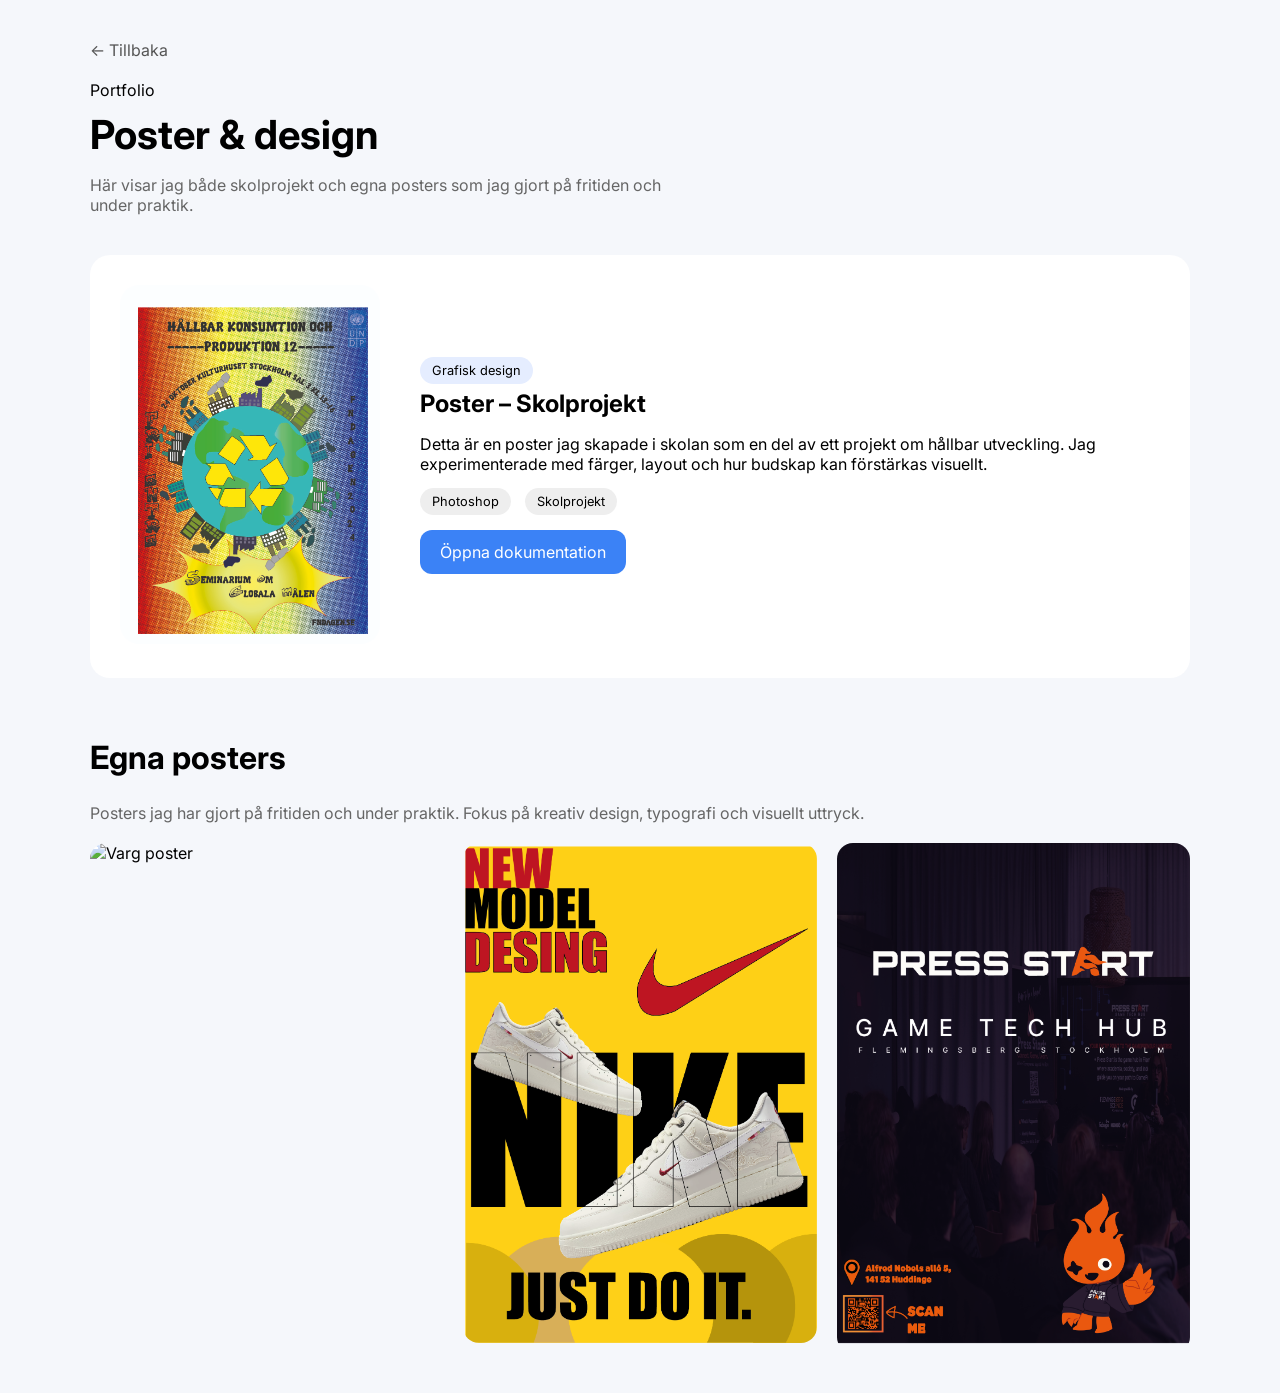
==== poster/posters.html @ 48ba9c9f "Add files via upload" ====
<!DOCTYPE html>
<html lang="sv">
<head>
  <meta charset="UTF-8" />
  <meta name="viewport" content="width=device-width, initial-scale=1.0" />
  <title>Posterdesign – Flavius Valentin Butilcă</title>

  <link rel="stylesheet" href="posters.css" />
  <link href="https://fonts.googleapis.com/css2?family=Inter:wght@300;400;600;800&display=swap" rel="stylesheet" />
</head>

<script>
  function openLightbox(src) {
    document.getElementById("lightbox-img").src = src;
    document.getElementById("lightbox").classList.add("active");
  }

  function closeLightbox() {
    document.getElementById("lightbox").classList.remove("active");
  }
</script>

<body>

<main class="poster-page">
  <div class="poster-container">

    <a href="/index.html" class="back-link">← Tillbaka</a>

    <!-- HEADER -->
    <header class="page-header">
      <span class="page-badge">Portfolio</span>
      <h1>Poster & design</h1>
      <p class="page-intro">
        Här visar jag både skolprojekt och egna posters som jag gjort på fritiden och under praktik.
      </p>
    </header>

    <!-- SKOLPROJEKT (BEHÅLL DENNA) -->
    <section class="project-list">

      <article class="project-showcase">
        <div class="project-media">
          <img src="Butilca_Flavius_Popart-1.jpg" alt="Skolposter" />
        </div>

        <div class="project-info">
          <span class="project-type">Grafisk design</span>
          <h2>Poster – Skolprojekt</h2>

          <p>
            Detta är en poster jag skapade i skolan som en del av ett projekt om hållbar utveckling.
            Jag experimenterade med färger, layout och hur budskap kan förstärkas visuellt.
          </p>

          <div class="project-meta">
            <span>Photoshop</span>
            <span>Skolprojekt</span>
          </div>

          <a href="Butilca_Flavius_Dokumentation_Poster.-1.pdf" target="_blank" class="project-btn">
            Öppna dokumentation
          </a>
        </div>
      </article>

    </section>

    <!-- EGNA POSTERS -->
    <section class="poster-collection">

      <h2>Egna posters</h2>

      <p class="collection-intro">
        Posters jag har gjort på fritiden och under praktik.
        Fokus på kreativ design, typografi och visuellt uttryck.
      </p>

      <div class="poster-grid">
  <img src="Varg.png" alt="Varg poster" onclick="openLightbox(this.src)" />
  <img src="nike.png" alt="Nike poster" onclick="openLightbox(this.src)" />
  <img src="press start.png" alt="Press Start poster" onclick="openLightbox(this.src)" />
</div>

<!-- LIGHTBOX -->
<div id="lightbox" class="lightbox" onclick="closeLightbox()">
  <span class="close">&times;</span>
  <img id="lightbox-img" src="" alt="Stor poster" />
</div>

    </section>

  </div>
</main>

</body>
</html>
---- poster/posters.css ----
body {
  font-family: "Inter", sans-serif;
  background: #f5f7fb;
  margin: 0;
}

.poster-container {
  max-width: 1100px;
  margin: auto;
  padding: 40px 20px;
}

.back-link {
  text-decoration: none;
  color: #555;
  display: inline-block;
  margin-bottom: 20px;
}

/* HEADER */
.page-header h1 {
  font-size: 2.5rem;
  margin: 10px 0;
}

.page-intro {
  color: #666;
  max-width: 600px;
}

/* SKOLPROJEKT */
.project-showcase {
  display: flex;
  gap: 40px;
  background: #fff;
  padding: 30px;
  border-radius: 20px;
  margin-top: 40px;
  align-items: center;
}

.project-media img {
  width: 260px;
  border-radius: 20px;
}

.project-info h2 {
  margin: 10px 0;
}

.project-type {
  background: #e5edff;
  padding: 6px 12px;
  border-radius: 999px;
  font-size: 0.8rem;
}

.project-meta span {
  background: #eee;
  padding: 6px 12px;
  border-radius: 999px;
  margin-right: 10px;
  font-size: 0.8rem;
}

.project-btn {
  display: inline-block;
  margin-top: 20px;
  background: #3b82f6;
  color: white;
  padding: 12px 20px;
  border-radius: 12px;
  text-decoration: none;
}

/* EGNA POSTERS */
.poster-collection {
  margin-top: 60px;
}

.poster-collection h2 {
  font-size: 2rem;
}

.collection-intro {
  color: #666;
  margin-bottom: 20px;
}

.poster-grid {
  display: grid;
  grid-template-columns: repeat(auto-fit, minmax(250px, 1fr));
  gap: 20px;
}

.poster-grid img {
  width: 100%;
  border-radius: 16px;
  transition: 0.3s;
  cursor: pointer;
}

.poster-grid img:hover {
  transform: scale(1.05);
}

/* LIGHTBOX */
.lightbox {
  display: none;
  position: fixed;
  inset: 0;
  background: rgba(0, 0, 0, 0.9);
  z-index: 999;
  justify-content: center;
  align-items: center;
  padding: 20px;
}

.lightbox.active {
  display: flex;
}

.lightbox img {
  max-width: 90%;
  max-height: 90vh;
  border-radius: 16px;
  box-shadow: 0 20px 50px rgba(0,0,0,0.5);
}

/* stäng knapp */
.close {
  position: absolute;
  top: 20px;
  right: 30px;
  font-size: 50px;
  color: white;
  cursor: pointer;
}
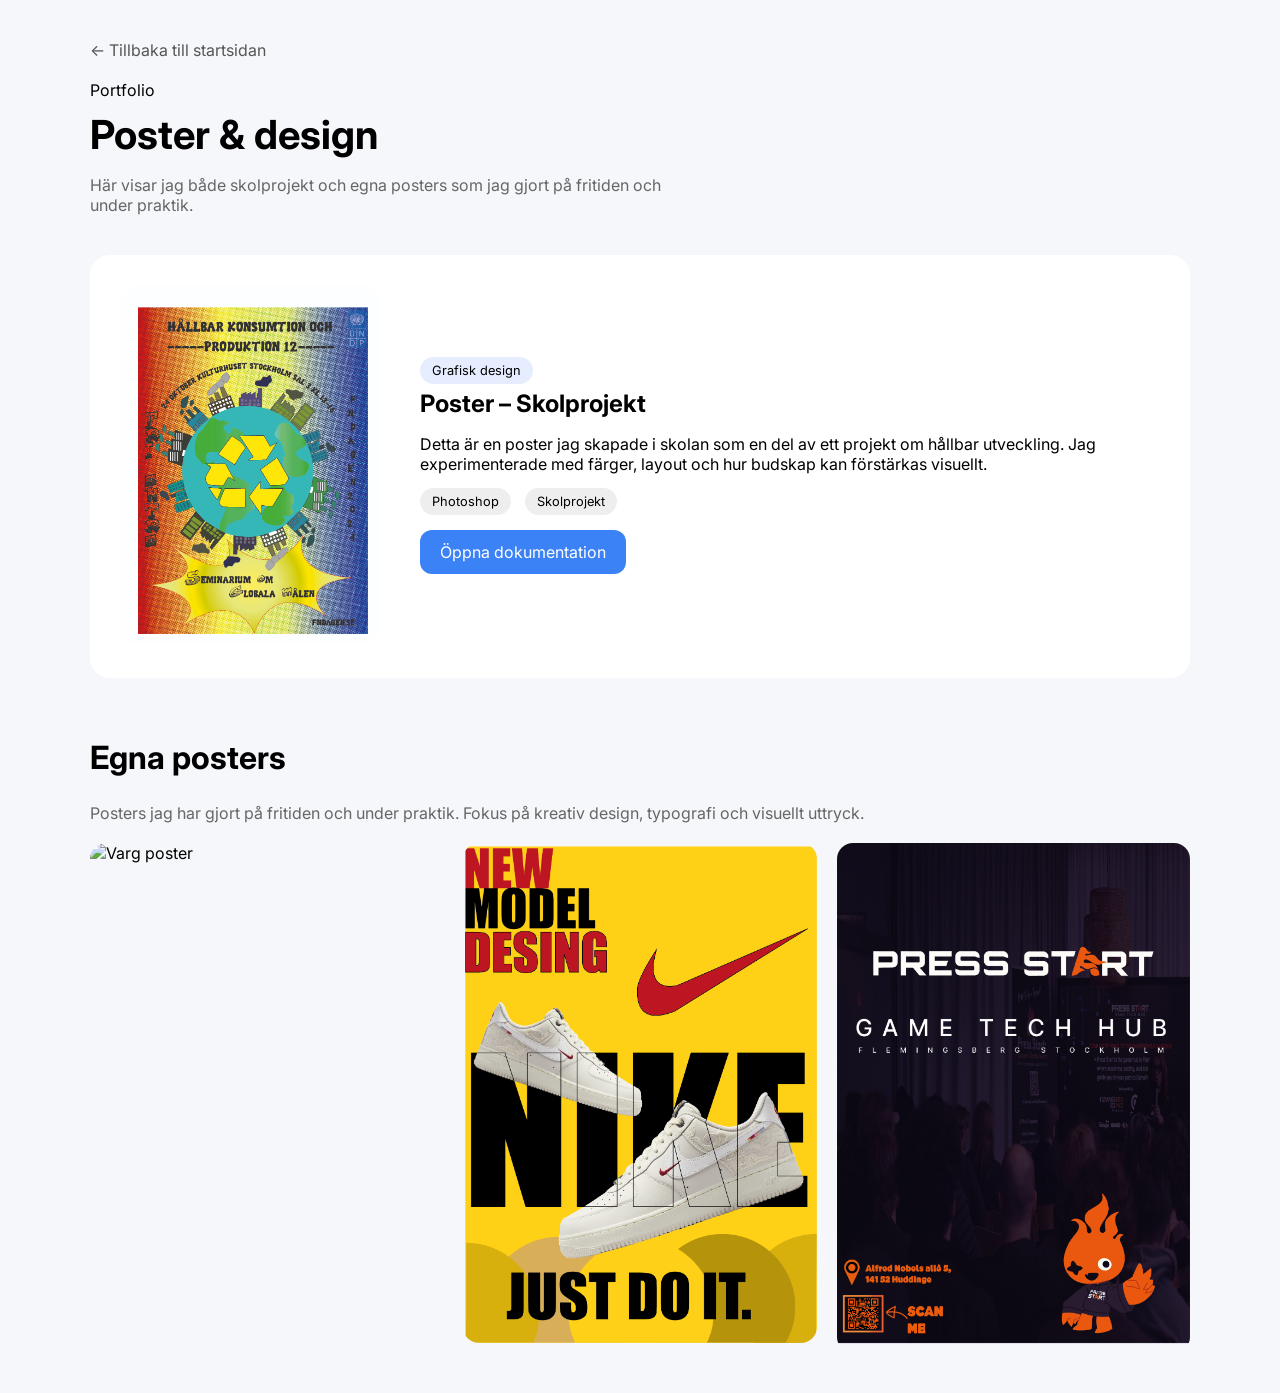
==== commit b2c5a5ca: "Update posters.html" ====
--- a/poster/posters.html
+++ b/poster/posters.html
@@ -25,7 +25,7 @@
 <main class="poster-page">
   <div class="poster-container">
 
-    <a href="/index.html" class="back-link">← Tillbaka</a>
+    <a href="../index.html" class="back-link">← Tillbaka till startsidan</a>
 
     <!-- HEADER -->
     <header class="page-header">
@@ -94,4 +94,4 @@
 </main>
 
 </body>
-</html>+</html>
